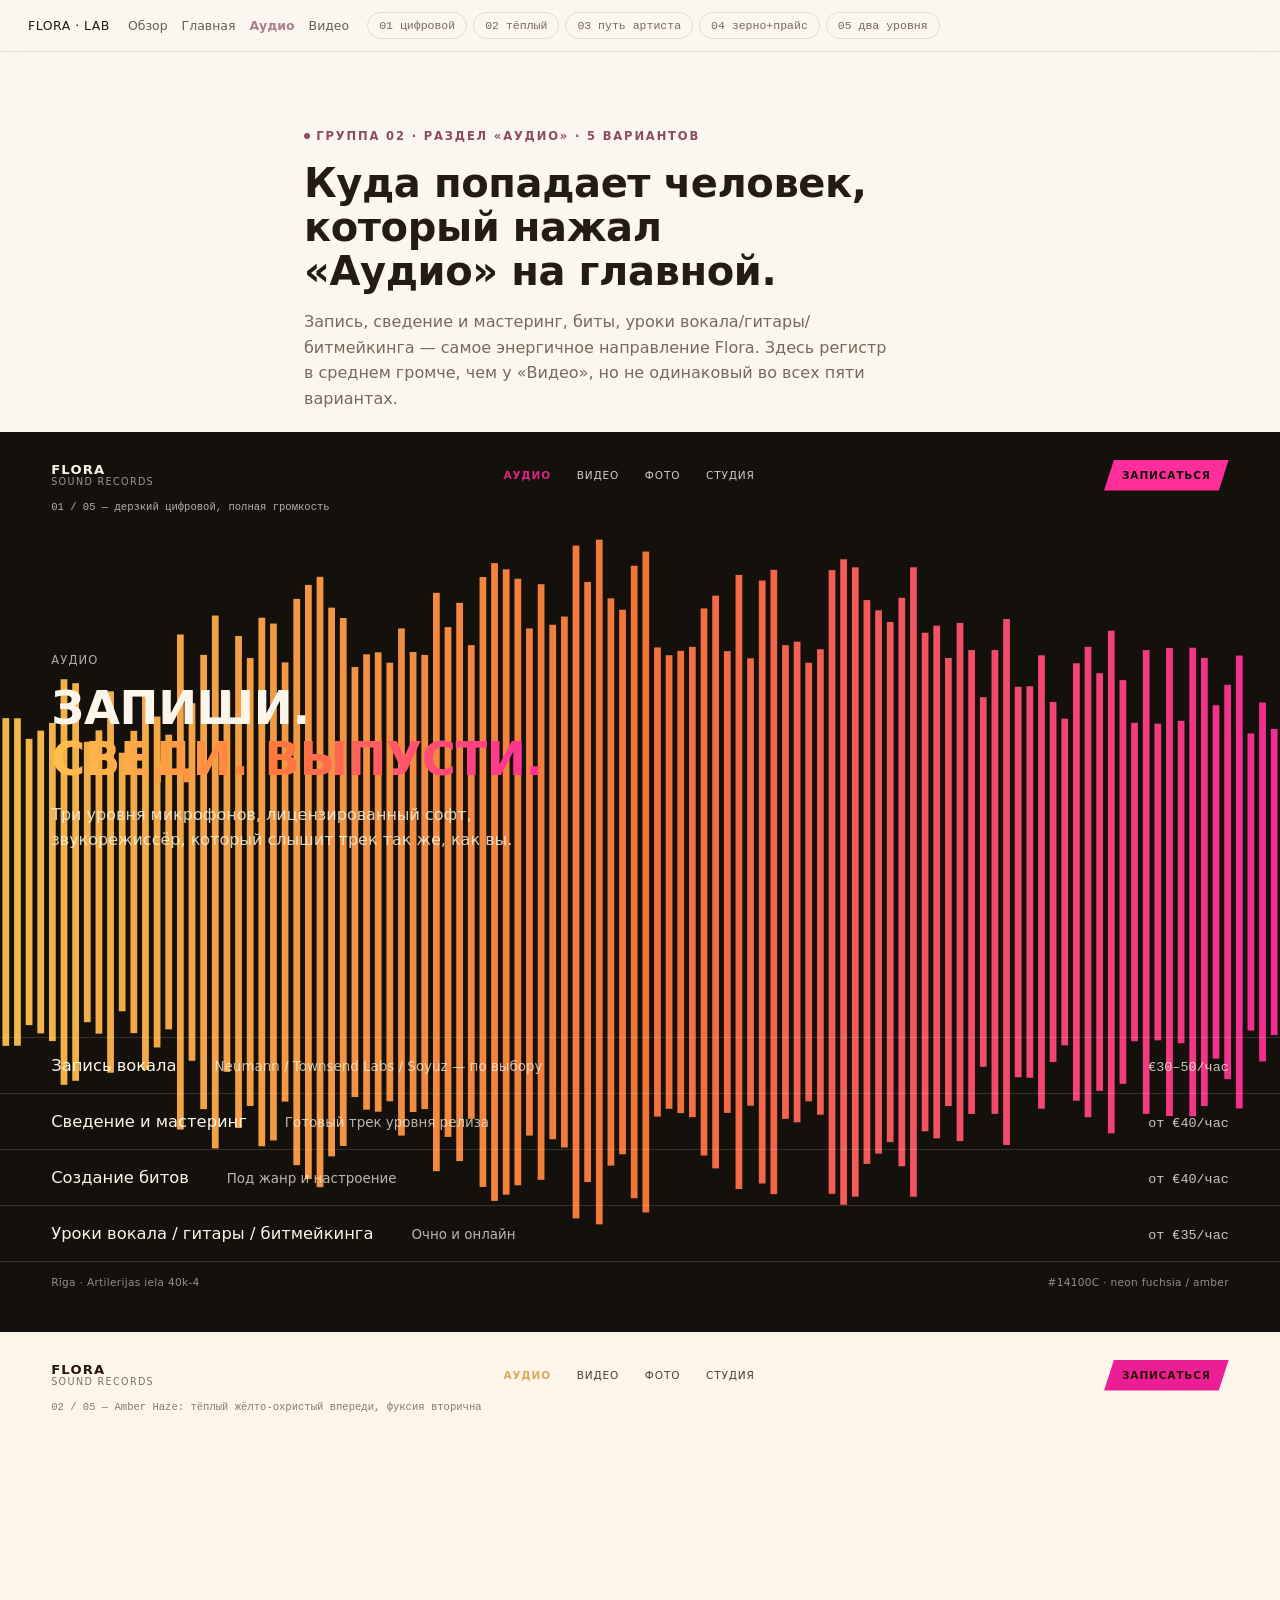
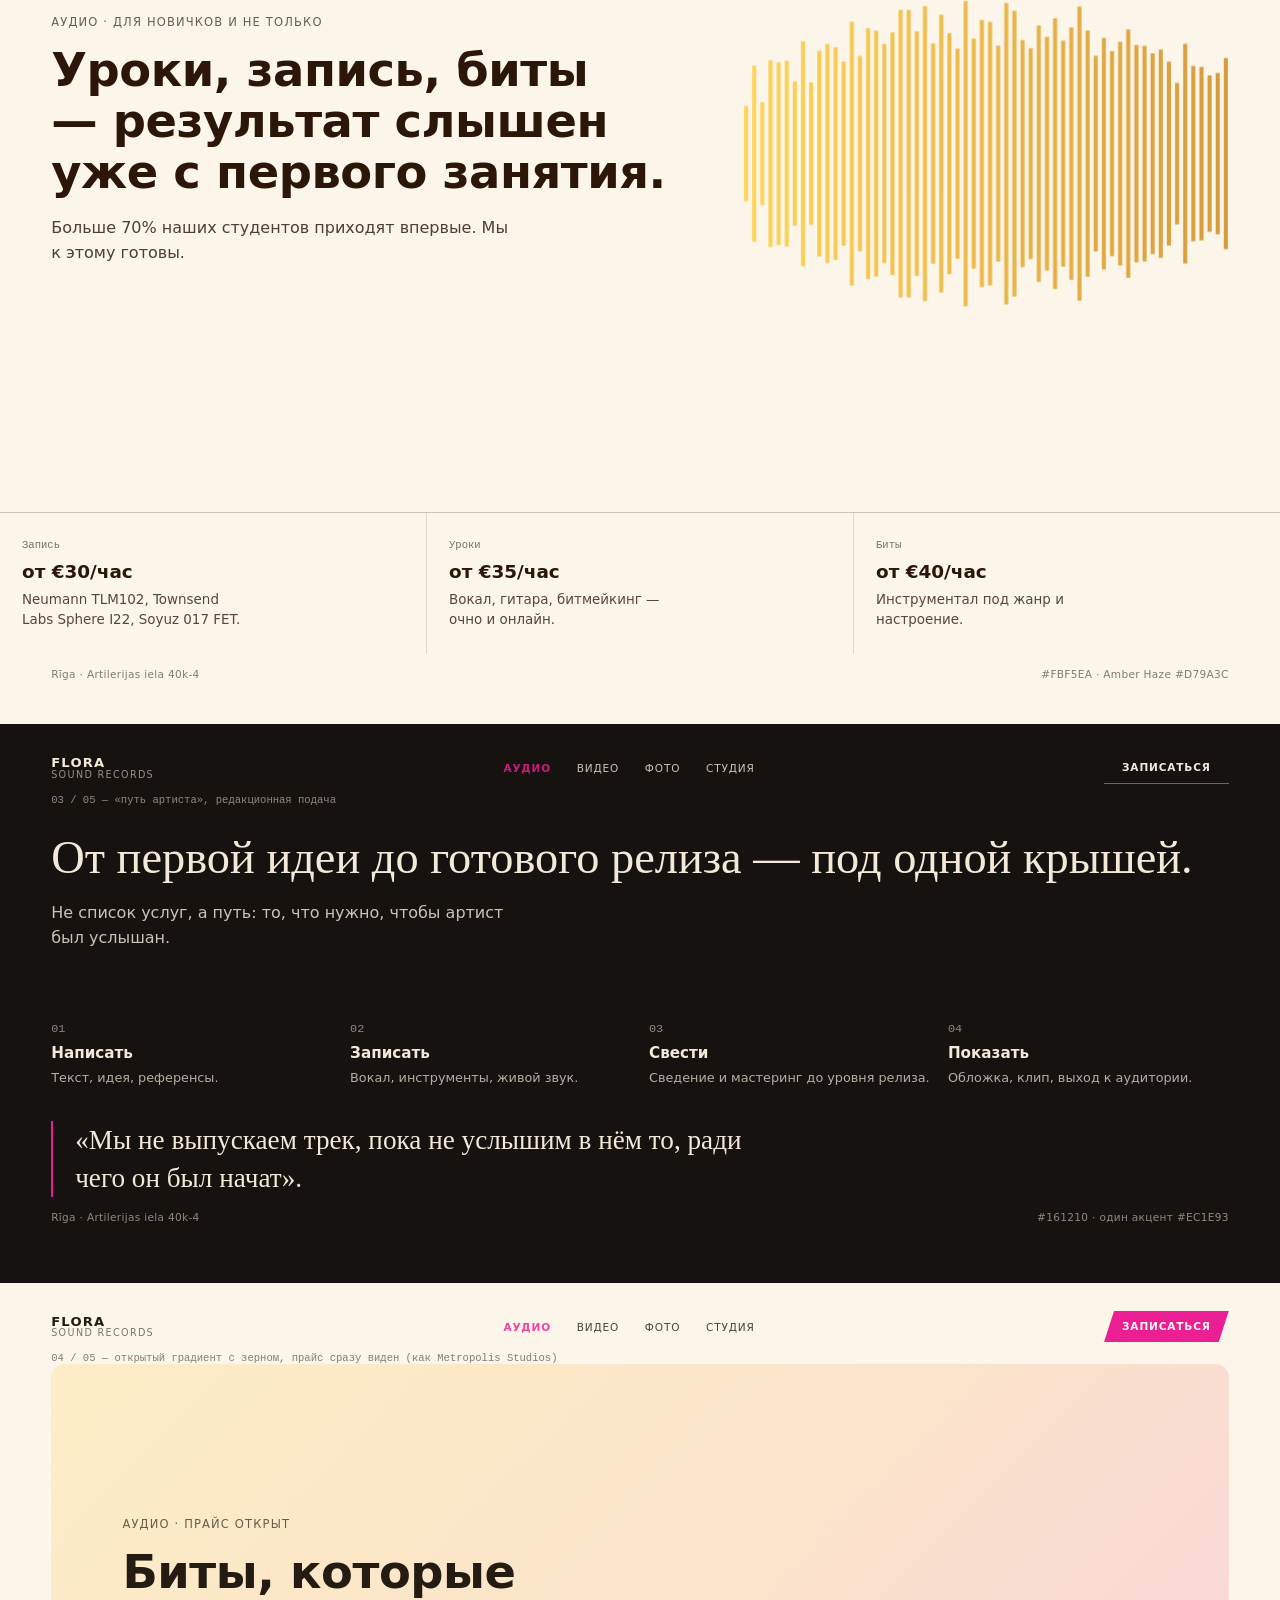
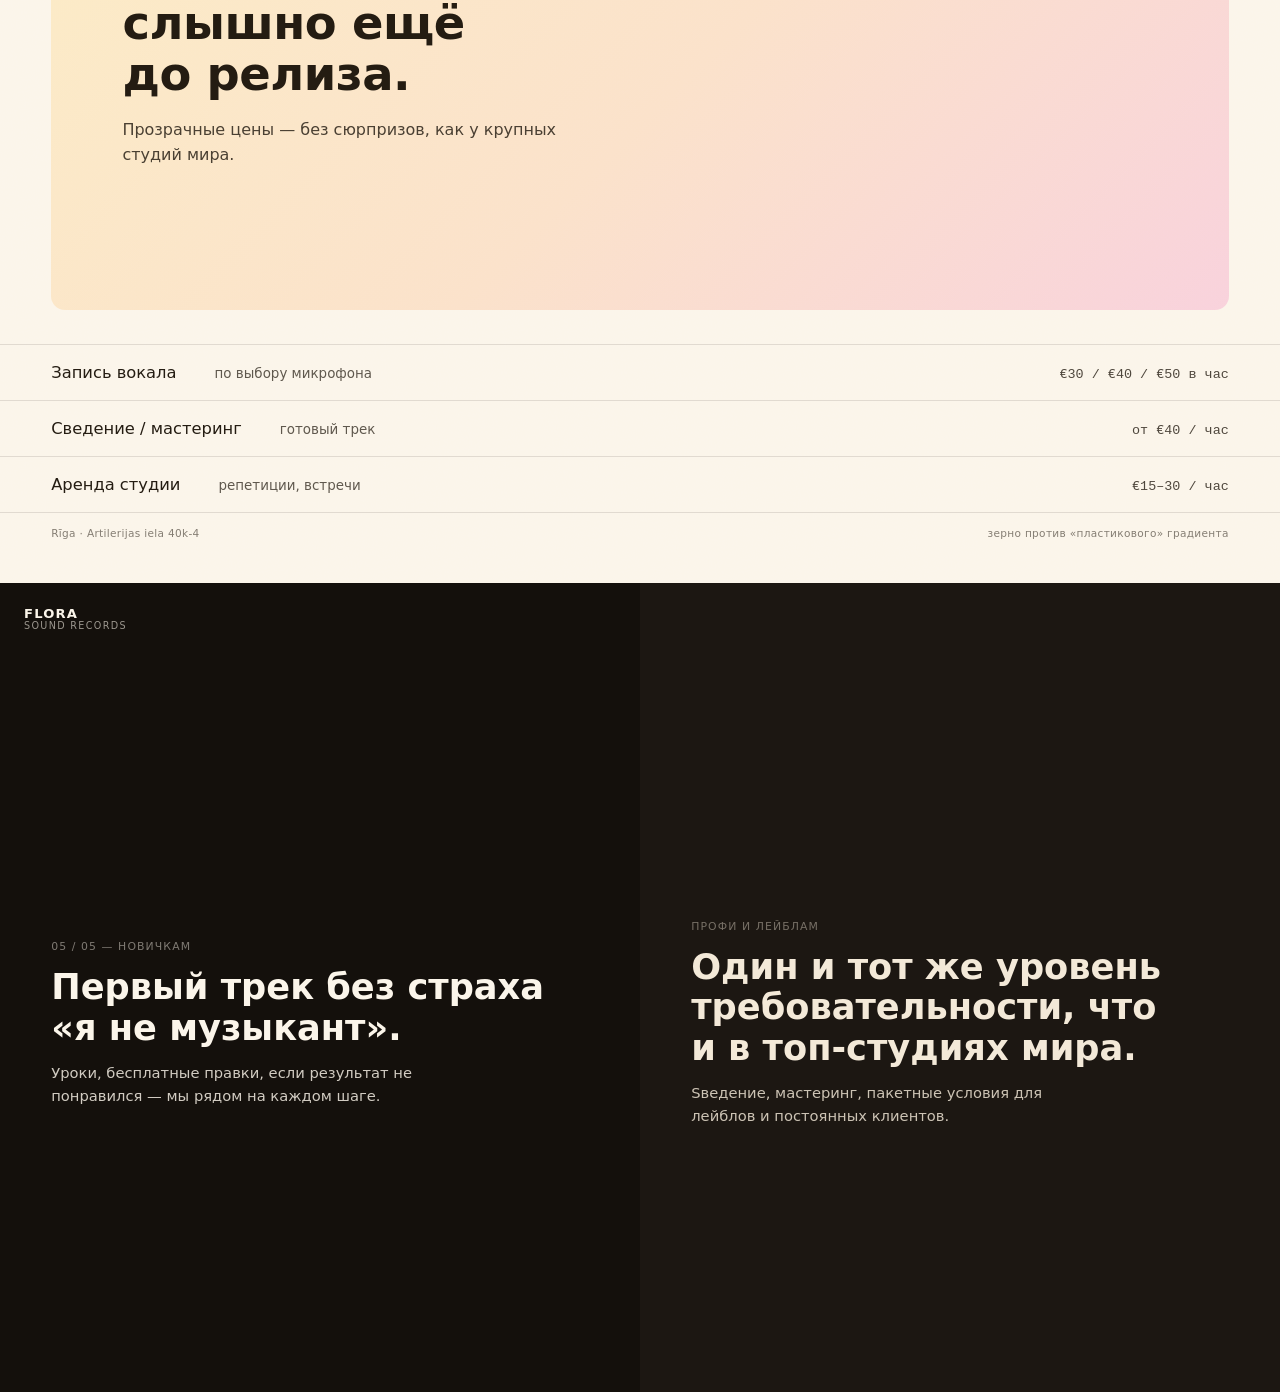
==== audio.html @ 4e5c7262 "Лаборатория айдентики Flora: 16 макетов (главная/аудио/видео)" ====
<!doctype html>
<html lang="ru">
<head>
<meta charset="utf-8">
<meta name="viewport" content="width=device-width, initial-scale=1">
<title>Flora — раздел «Аудио»: 5 вариантов</title>
<link rel="icon" href="data:image/svg+xml,%3Csvg xmlns='http://www.w3.org/2000/svg' viewBox='0 0 64 64'%3E%3Cdefs%3E%3ClinearGradient id='g' x1='0' y1='0' x2='1' y2='1'%3E%3Cstop offset='0%25' stop-color='%23FFD65A'/%3E%3Cstop offset='55%25' stop-color='%23FB8C3C'/%3E%3Cstop offset='100%25' stop-color='%23EC1E93'/%3E%3C/linearGradient%3E%3C/defs%3E%3Cpath d='M32 4C40 16 54 20 54 32C54 46 44 58 32 60C20 58 10 46 10 32C10 20 24 16 32 4Z' fill='url(%23g)'/%3E%3C/svg%3E">
<link rel="stylesheet" href="styles.css">
</head>
<body>

<div class="labbar">
  <a class="brand" href="index.html">FLORA · LAB</a>
  <nav class="crumbs"><a href="index.html">Обзор</a><a href="home.html">Главная</a><a href="audio.html" aria-current="page">Аудио</a><a href="video.html">Видео</a></nav>
  <div class="jumps">
    <a href="#a1">01 цифровой</a><a href="#a2">02 тёплый</a><a href="#a3">03 путь артиста</a><a href="#a4">04 зерно+прайс</a><a href="#a5">05 два уровня</a>
  </div>
</div>

<div class="labintro">
  <p class="eyebrow">Группа 02 · раздел «Аудио» · 5 вариантов</p>
  <h1>Куда попадает человек, который нажал «Аудио» на главной.</h1>
  <p>Запись, сведение и мастеринг, биты, уроки вокала/гитары/битмейкинга — самое энергичное направление Flora. Здесь регистр в среднем громче, чем у «Видео», но не одинаковый во всех пяти вариантах.</p>
</div>

<!-- ============ A1 — Дерзкий цифровой ============ -->
<section class="screen tall reg-bold" id="a1">
  <canvas class="screen-canvas" data-device="waveform" data-stops="neon" data-bars="110" data-fillratio="0.58" data-amplitude="0.82" data-opacity="0.95" data-seed="21" data-animated></canvas>
  <div class="s-nav">
    <div class="lockup"><b>FLORA</b><span>SOUND RECORDS</span></div>
    <div class="links"><span><b>Аудио</b></span><span>Видео</span><span>Фото</span><span>Студия</span></div>
    <div class="cta">Записаться</div>
  </div>
  <div class="s-tag" style="opacity:.7">01 / 05 — дерзкий цифровой, полная громкость</div>
  <div class="s-hero">
    <div class="s-copy">
      <span class="kicker">Аудио</span>
      <h2 class="caps">Запиши.<br><span class="grd">Сведи. Выпусти.</span></h2>
      <p class="sub">Три уровня микрофонов, лицензированный софт, звукорежиссёр, который слышит трек так же, как вы.</p>
    </div>
    <div class="s-visual"></div>
  </div>
  <div class="services">
    <div class="service-row"><span class="name">Запись вокала</span><span class="desc">Neumann / Townsend Labs / Soyuz — по выбору</span><span class="price">€30–50/час</span></div>
    <div class="service-row"><span class="name">Сведение и мастеринг</span><span class="desc">Готовый трек уровня релиза</span><span class="price">от €40/час</span></div>
    <div class="service-row"><span class="name">Создание битов</span><span class="desc">Под жанр и настроение</span><span class="price">от €40/час</span></div>
    <div class="service-row"><span class="name">Уроки вокала / гитары / битмейкинга</span><span class="desc">Очно и онлайн</span><span class="price">от €35/час</span></div>
  </div>
  <div class="s-foot"><span>Rīga · Artilerijas iela 40k-4</span><span>#14100C · neon fuchsia / amber</span></div>
</section>

<!-- ============ A2 — Тёплый, сбалансированный ============ -->
<section class="screen tall reg-amber" id="a2">
  <div class="s-nav">
    <div class="lockup"><b>FLORA</b><span>SOUND RECORDS</span></div>
    <div class="links"><span><b>Аудио</b></span><span>Видео</span><span>Фото</span><span>Студия</span></div>
    <div class="cta" style="background:var(--accent2); color:#2B1608;">Записаться</div>
  </div>
  <div class="s-tag">02 / 05 — Amber Haze: тёплый жёлто-охристый впереди, фуксия вторична</div>
  <div class="s-hero">
    <div class="s-copy">
      <span class="kicker">Аудио · для новичков и не только</span>
      <h2>Уроки, запись, биты — результат слышен уже с первого занятия.</h2>
      <p class="sub">Больше 70% наших студентов приходят впервые. Мы к этому готовы.</p>
    </div>
    <div class="s-visual"><canvas data-device="waveform" data-stops="amber" data-bars="60" data-fillratio="0.5" data-amplitude="0.6" data-seed="9"></canvas></div>
  </div>
  <div class="grid3">
    <div><div class="tile-inner"><span class="k">Запись</span><h3>от €30/час</h3><p>Neumann TLM102, Townsend Labs Sphere I22, Soyuz 017 FET.</p></div></div>
    <div><div class="tile-inner"><span class="k">Уроки</span><h3>от €35/час</h3><p>Вокал, гитара, битмейкинг — очно и онлайн.</p></div></div>
    <div><div class="tile-inner"><span class="k">Биты</span><h3>от €40/час</h3><p>Инструментал под жанр и настроение.</p></div></div>
  </div>
  <div class="s-foot"><span>Rīga · Artilerijas iela 40k-4</span><span>#FBF5EA · Amber Haze #D79A3C</span></div>
</section>

<!-- ============ A3 — Путь артиста (редакционный) ============ -->
<section class="screen reg-quiet" id="a3" style="padding-bottom:60px;">
  <div class="s-nav">
    <div class="lockup"><b>FLORA</b><span>SOUND RECORDS</span></div>
    <div class="links"><span><b>Аудио</b></span><span>Видео</span><span>Фото</span><span>Студия</span></div>
    <div class="cta" style="background:transparent;border-bottom:1.5px solid var(--accent);clip-path:none;color:var(--ink);">Записаться</div>
  </div>
  <div class="s-tag">03 / 05 — «путь артиста», редакционная подача</div>
  <div class="s-hero stack" style="padding-bottom:6px;">
    <div class="s-copy">
      <h2 class="serif">От первой идеи до готового релиза — под одной крышей.</h2>
      <p class="sub">Не список услуг, а путь: то, что нужно, чтобы артист был услышан.</p>
    </div>
  </div>
  <div class="steps">
    <div class="step"><span class="n">01</span><h4>Написать</h4><p>Текст, идея, референсы.</p></div>
    <div class="step"><span class="n">02</span><h4>Записать</h4><p>Вокал, инструменты, живой звук.</p></div>
    <div class="step"><span class="n">03</span><h4>Свести</h4><p>Сведение и мастеринг до уровня релиза.</p></div>
    <div class="step"><span class="n">04</span><h4>Показать</h4><p>Обложка, клип, выход к аудитории.</p></div>
  </div>
  <blockquote class="pull">«Мы не выпускаем трек, пока не услышим в нём то, ради чего он был начат».</blockquote>
  <div class="s-foot"><span>Rīga · Artilerijas iela 40k-4</span><span>#161210 · один акцент #EC1E93</span></div>
</section>

<!-- ============ A4 — Зерно + прайс-таблица ============ -->
<section class="screen tall reg-balance grainy" id="a4">
  <div class="s-nav">
    <div class="lockup"><b>FLORA</b><span>SOUND RECORDS</span></div>
    <div class="links"><span><b>Аудио</b></span><span>Видео</span><span>Фото</span><span>Студия</span></div>
    <div class="cta">Записаться</div>
  </div>
  <div class="s-tag">04 / 05 — открытый градиент с зерном, прайс сразу виден (как Metropolis Studios)</div>
  <div class="s-hero" style="background:linear-gradient(135deg,rgba(255,214,90,.25),rgba(251,140,60,.18) 55%,rgba(236,30,147,.16)); border-radius:14px; margin:0 clamp(20px,4vw,52px);">
    <div class="s-copy" style="padding:26px 0 6px 20px;">
      <span class="kicker">Аудио · прайс открыт</span>
      <h2>Биты, которые слышно ещё до релиза.</h2>
      <p class="sub">Прозрачные цены — без сюрпризов, как у крупных студий мира.</p>
    </div>
    <div class="s-visual"></div>
  </div>
  <div class="services">
    <div class="service-row"><span class="name">Запись вокала</span><span class="desc">по выбору микрофона</span><span class="price">€30 / €40 / €50 в час</span></div>
    <div class="service-row"><span class="name">Сведение / мастеринг</span><span class="desc">готовый трек</span><span class="price">от €40 / час</span></div>
    <div class="service-row"><span class="name">Аренда студии</span><span class="desc">репетиции, встречи</span><span class="price">€15–30 / час</span></div>
  </div>
  <div class="s-foot"><span>Rīga · Artilerijas iela 40k-4</span><span>зерно против «пластикового» градиента</span></div>
</section>

<!-- ============ A5 — Два уровня внутри Аудио ============ -->
<section id="a5">
  <div class="split2">
    <div class="reg-bold" style="background:var(--bg); color:var(--ink);">
      <div class="s-nav" style="position:absolute; top:0; left:0; right:0; padding:24px;">
        <div class="lockup"><b>FLORA</b><span>SOUND RECORDS</span></div><div></div>
      </div>
      <span class="tag2" style="color:var(--muted)">05 / 05 — новичкам</span>
      <h3>Первый трек без страха «я не музыкант».</h3>
      <p class="sub2">Уроки, бесплатные правки, если результат не понравился — мы рядом на каждом шаге.</p>
    </div>
    <div class="reg-graphite" style="background:var(--bg); color:var(--ink);">
      <span class="tag2" style="color:var(--muted)">Профи и лейблам</span>
      <h3 class="serif">Один и тот же уровень требовательности, что и в топ-студиях мира.</h3>
      <p class="sub2">Sведение, мастеринг, пакетные условия для лейблов и постоянных клиентов.</p>
    </div>
  </div>
</section>

<script src="script.js"></script>
</body>
</html>
---- styles.css ----
/* ==========================================================================
   Flora Creative Studio — design-lab shared system
   Токены регистров (цвет), типографика, компоненты, layout-режимы.
   Общий файл для index / home / audio / video — держит визуальный язык
   единым: волна (звук) и диафрагма (оптика) как фирменные устройства.
   ========================================================================== */

:root {
  --page-bg: #FBF7F0;
  --page-ink: #241C12;
  --page-muted: #79695A;
  --page-line: #E4D9C6;
  --wrap-accent: #8C4A63;
  --font-body: "Segoe UI", ui-sans-serif, system-ui, -apple-system, Arial, sans-serif;
  --font-display: "Bahnschrift", "Segoe UI Semibold", system-ui, sans-serif;
  --font-serif: "Cambria", "Constantia", Georgia, "Noto Serif", serif;
  --font-mono: "Cascadia Code", "Consolas", ui-monospace, monospace;
}
@media (prefers-color-scheme: dark) {
  :root { --page-bg: #14110D; --page-ink: #EFE6D6; --page-muted: #A79A89; --page-line: #2C2419; --wrap-accent: #E2A9BE; }
}
:root[data-theme="dark"] { --page-bg: #14110D; --page-ink: #EFE6D6; --page-muted: #A79A89; --page-line: #2C2419; --wrap-accent: #E2A9BE; }
:root[data-theme="light"] { --page-bg: #FBF7F0; --page-ink: #241C12; --page-muted: #79695A; --page-line: #E4D9C6; --wrap-accent: #8C4A63; }

* { box-sizing: border-box; }
html, body { margin: 0; background: var(--page-bg); color: var(--page-ink); overflow-x: hidden; }
body { font-family: var(--font-body); -webkit-font-smoothing: antialiased; }
a { color: inherit; }
img, canvas { max-width: 100%; }

/* ---------- lab chrome: top bar + variant switcher (real navigation) ---------- */
.labbar {
  position: sticky; top: 0; z-index: 50;
  display: flex; align-items: center; gap: 18px;
  padding: 12px clamp(16px,3vw,28px);
  background: color-mix(in srgb, var(--page-bg) 88%, transparent);
  backdrop-filter: blur(10px);
  border-bottom: 1px solid var(--page-line);
  font-size: .78rem;
}
.labbar a.brand { font-family: var(--font-display); font-variation-settings: "wght" 700, "wdth" 100; letter-spacing: .04em; text-decoration: none; flex: none; }
.labbar nav.crumbs { display: flex; gap: 14px; opacity: .7; flex: none; }
.labbar nav.crumbs a { text-decoration: none; }
.labbar nav.crumbs a[aria-current="page"] { opacity: 1; font-weight: 600; color: var(--wrap-accent); }
.labbar .jumps { display: flex; gap: 6px; overflow-x: auto; scrollbar-width: thin; }
.labbar .jumps a {
  flex: none; text-decoration: none; padding: 6px 11px; border-radius: 999px;
  border: 1px solid var(--page-line); font-family: var(--font-mono); font-size: .72rem;
  color: var(--page-muted); white-space: nowrap;
}
.labbar .jumps a:hover, .labbar .jumps a:focus-visible { color: var(--page-ink); border-color: var(--wrap-accent); }
.labbar .jumps a:focus-visible { outline: 2px solid var(--wrap-accent); outline-offset: 2px; }

.labintro { max-width: 720px; margin: 0 auto; padding: clamp(40px,7vw,72px) 24px 8px; }
.labintro .eyebrow { display: inline-flex; align-items: center; gap: .55em; font-size: .72rem; letter-spacing: .16em; text-transform: uppercase; color: var(--wrap-accent); margin: 0 0 16px; font-weight: 600; }
.labintro .eyebrow::before { content: ""; width: 6px; height: 6px; border-radius: 50%; background: var(--wrap-accent); }
.labintro h1 { font-family: var(--font-display); font-variation-settings: "wght" 700, "wdth" 100; font-size: clamp(1.7rem,4vw,2.5rem); line-height: 1.1; letter-spacing: -.01em; margin: 0 0 16px; text-wrap: balance; }
.labintro p { font-size: 1rem; line-height: 1.6; color: var(--page-muted); max-width: 58ch; margin: 0 0 12px; }
.labintro p strong { color: var(--page-ink); font-weight: 600; }

/* ---------- variant registers (fixed palettes — content, not viewer-theme) ---------- */
.reg-quiet   { --bg:#161210; --ink:#F2E9D8; --muted:rgba(242,233,216,.62); --line:rgba(242,233,216,.14); --accent:#EC1E93; --accent2:#FB8C3C; }
.reg-balance { --bg:#FBF5EA; --ink:#241C12; --muted:rgba(36,28,18,.62);   --line:rgba(36,28,18,.12);   --accent:#EC1E93; --accent2:#FB8C3C; --grad: linear-gradient(100deg,#FFD65A,#FB8C3C 55%,#EC1E93); }
.reg-bold    { --bg:#14100C; --ink:#FBF5EA; --muted:rgba(251,245,234,.66); --line:rgba(251,245,234,.14); --accent:#FF2E9A; --accent2:#FFC24D; --grad: linear-gradient(95deg,#FFC24D,#FF7A3C 45%,#FF2E9A); }
.reg-muted   { --bg:#F3E9D8; --ink:#2B2118; --muted:rgba(43,33,24,.62);   --line:rgba(43,33,24,.12);   --accent:#6B2E45; --accent2:#B97A3E; }
.reg-amber   { --bg:#FBF5EA; --ink:#2B1608; --muted:rgba(43,22,8,.6);     --line:rgba(43,22,8,.12);    --accent:#D79A3C; --accent2:#EC1E93; }
.reg-plum    { --bg:#1E1420; --ink:#F1E6EC; --muted:rgba(241,230,236,.62);--line:rgba(241,230,236,.14);--accent:#C46A8D; --accent2:#7A3350; }
.reg-graphite{ --bg:#1C1712; --ink:#F3E9D8; --muted:rgba(243,233,216,.6); --line:rgba(243,233,216,.13); --accent:#EC1E93; --accent2:#FFD65A; }

/* ---------- screen scaffolding (reused for home / audio / video sections) ---------- */
.screen {
  position: relative; background: var(--bg); color: var(--ink);
  padding-bottom: clamp(28px,4vw,44px);
  isolation: isolate; scroll-margin-top: 54px;
}
.screen.tall { min-height: 100vh; display: flex; flex-direction: column; }
.screen-canvas { position: absolute; inset: 0; z-index: 0; width: 100%; height: 100%; display: block; }

.s-nav {
  position: relative; z-index: 2;
  display: flex; align-items: center; justify-content: space-between;
  padding: clamp(18px,2.6vw,28px) clamp(20px,4vw,52px) 0;
  font-size: .74rem; letter-spacing: .05em;
}
.s-nav .lockup { display: flex; flex-direction: column; line-height: 1.05; }
.s-nav .lockup b { font-size: .82rem; letter-spacing: .09em; font-weight: 700; font-family: var(--font-display); }
.s-nav .lockup span { font-size: .6rem; letter-spacing: .14em; opacity: .58; }
.s-nav .links { display: flex; gap: clamp(12px,2vw,26px); opacity: .82; text-transform: uppercase; letter-spacing: .08em; font-size: .66rem; }
.s-nav .links b { opacity: 1; color: var(--accent); }
.s-nav .cta { padding: 9px 18px 10px; font-size: .66rem; letter-spacing: .08em; text-transform: uppercase; font-weight: 700; clip-path: polygon(10px 0,100% 0,calc(100% - 10px) 100%,0 100%); background: var(--accent); color: var(--bg); }

.s-tag { position: relative; z-index: 2; margin: 10px clamp(20px,4vw,52px) 0; font-family: var(--font-mono); font-size: .66rem; opacity: .55; }

.s-hero { position: relative; z-index: 2; flex: 1; display: grid; grid-template-columns: 1.15fr .85fr; align-items: center; gap: 32px; padding: 26px clamp(20px,4vw,52px) 10px; }
.s-hero.centered { grid-template-columns: 1fr; text-align: center; justify-items: center; }
.s-hero.stack { grid-template-columns: 1fr; }
@media (max-width: 820px) { .s-hero { grid-template-columns: 1fr; } .s-visual { order: -1; height: 200px; } }
.s-copy .kicker { display: block; font-size: .72rem; letter-spacing: .1em; text-transform: uppercase; opacity: .68; margin-bottom: 16px; }
.s-copy h2 { margin: 0 0 18px; text-wrap: balance; letter-spacing: -.01em; font-family: var(--font-display); font-variation-settings: "wght" 700, "wdth" 100; font-size: clamp(1.7rem,4vw,2.9rem); line-height: 1.1; }
.s-copy h2.serif { font-family: var(--font-serif); font-weight: 400; letter-spacing: 0; }
.s-copy h2.caps { text-transform: uppercase; font-variation-settings: "wght" 700, "wdth" 108; letter-spacing: -.005em; }
.s-copy h2 em { font-style: italic; color: var(--accent); }
.s-copy h2 .grd { background: var(--grad); -webkit-background-clip: text; background-clip: text; color: transparent; }
.s-copy .sub { font-size: 1rem; line-height: 1.55; opacity: .82; max-width: 46ch; margin: 0 0 26px; }
.s-copy.centered .sub { margin-inline: auto; }
.s-visual { position: relative; min-height: 190px; }
.s-visual canvas { width: 100%; height: 100%; display: block; }

.s-foot { position: relative; z-index: 2; display: flex; justify-content: space-between; align-items: baseline; padding: 14px clamp(20px,4vw,52px) 0; font-size: .66rem; letter-spacing: .03em; opacity: .55; }

/* ---------- direction / service grids ---------- */
.grid3 { position: relative; z-index: 2; display: grid; grid-template-columns: repeat(3,1fr); gap: 1px; background: var(--line); border-top: 1px solid var(--line); margin-top: 34px; }
.grid3 > a, .grid3 > div { background: var(--bg); padding: 26px 22px 24px; text-decoration: none; color: inherit; display: block; position: relative; overflow: hidden; }
.grid3 canvas.tile-device { position: absolute; inset: 0; opacity: .5; z-index: 0; }
.grid3 .tile-inner { position: relative; z-index: 1; }
.grid3 .tile-inner .k { font-family: var(--font-mono); font-size: .66rem; opacity: .6; display: block; margin-bottom: 10px; }
.grid3 .tile-inner h3 { margin: 0 0 8px; font-family: var(--font-display); font-variation-settings: "wght" 700, "wdth" 100; font-size: 1.15rem; }
.grid3 .tile-inner p { margin: 0; font-size: .84rem; line-height: 1.5; opacity: .78; max-width: 26ch; }
@media (max-width: 820px) { .grid3 { grid-template-columns: 1fr; } }
.grid3.bento > a:first-child, .grid3.bento > div:first-child { grid-column: span 2; }
@media (max-width: 820px) { .grid3.bento > a:first-child, .grid3.bento > div:first-child { grid-column: span 1; } }

.services { position: relative; z-index: 2; margin-top: 34px; border-top: 1px solid var(--line); }
.service-row { display: flex; align-items: baseline; justify-content: space-between; gap: 18px; padding: 18px clamp(20px,4vw,52px); border-bottom: 1px solid var(--line); }
.service-row .name { font-family: var(--font-display); font-variation-settings: "wght" 700, "wdth" 100; font-size: 1.02rem; }
.service-row .desc { flex: 1; font-size: .84rem; opacity: .72; padding: 0 20px; }
.service-row .price { font-family: var(--font-mono); font-size: .84rem; font-variant-numeric: tabular-nums; opacity: .8; white-space: nowrap; }

.trust { position: relative; z-index: 2; display: flex; gap: clamp(20px,4vw,44px); flex-wrap: wrap; padding: 26px clamp(20px,4vw,52px) 0; opacity: .6; font-family: var(--font-mono); font-size: .72rem; text-transform: uppercase; letter-spacing: .06em; }

.steps { position: relative; z-index: 2; display: grid; grid-template-columns: repeat(4,1fr); gap: 18px; margin-top: 34px; padding: 0 clamp(20px,4vw,52px); }
@media (max-width: 820px) { .steps { grid-template-columns: 1fr 1fr; } }
.steps .step .n { font-family: var(--font-mono); font-size: .74rem; opacity: .55; }
.steps .step h4 { margin: 8px 0 6px; font-family: var(--font-display); font-variation-settings: "wght" 700, "wdth" 100; font-size: .95rem; }
.steps .step p { margin: 0; font-size: .8rem; opacity: .72; line-height: 1.5; }

blockquote.pull { position: relative; z-index: 2; margin: 34px clamp(20px,4vw,52px) 0; font-family: var(--font-serif); font-size: clamp(1.2rem,2.6vw,1.7rem); line-height: 1.4; font-weight: 400; border-left: 2px solid var(--accent); padding-left: 22px; max-width: 52ch; }

.editorial { position: relative; z-index: 2; display: grid; grid-template-columns: .8fr 1.2fr; gap: 40px; padding: 30px clamp(20px,4vw,52px) 0; }
@media (max-width: 820px) { .editorial { grid-template-columns: 1fr; } }
.editorial .col p { font-size: .92rem; line-height: 1.65; opacity: .82; }

.split2 { display: grid; grid-template-columns: 1fr 1fr; min-height: 100vh; }
@media (max-width: 820px) { .split2 { grid-template-columns: 1fr; } }
.split2 > div { padding: clamp(20px,4vw,52px); display: flex; flex-direction: column; justify-content: center; position: relative; }
.split2 .tag2 { font-size: .68rem; letter-spacing: .1em; text-transform: uppercase; opacity: .7; margin-bottom: 14px; }
.split2 h3 { font-family: var(--font-display); font-variation-settings: "wght" 700, "wdth" 100; font-size: clamp(1.5rem,3vw,2.2rem); line-height: 1.15; margin: 0 0 14px; text-wrap: balance; }
.split2 p.sub2 { font-size: .92rem; line-height: 1.55; opacity: .82; max-width: 40ch; margin: 0 0 18px; }

.grainy { position: relative; }
.grainy::after {
  content: ""; position: absolute; inset: 0;
  background-image: url("data:image/svg+xml,%3Csvg xmlns='http://www.w3.org/2000/svg' width='120' height='120'%3E%3Cfilter id='n'%3E%3CfeTurbulence type='fractalNoise' baseFrequency='0.9' numOctaves='2' stitchTiles='stitch'/%3E%3C/filter%3E%3Crect width='100%25' height='100%25' filter='url(%23n)'/%3E%3C/svg%3E");
  opacity: .16; mix-blend-mode: overlay; pointer-events: none; z-index: 1;
}

/* ---------- variant meta strip (index between screens) ---------- */
.meta { position: relative; z-index: 2; display: flex; justify-content: space-between; align-items: center; padding: 16px clamp(20px,4vw,52px) 0; font-family: var(--font-mono); font-size: .68rem; opacity: .5; }

/* ---------- legend on index ---------- */
.groups { max-width: 960px; margin: 40px auto 0; padding: 0 24px 100px; display: grid; gap: 16px; }
.group-card { border: 1px solid var(--page-line); border-radius: 12px; padding: 26px 26px 22px; display: flex; align-items: center; justify-content: space-between; gap: 20px; text-decoration: none; color: inherit; transition: transform .15s ease, border-color .15s ease; }
.group-card:hover, .group-card:focus-visible { border-color: var(--wrap-accent); transform: translateY(-2px); }
.group-card:focus-visible { outline: 2px solid var(--wrap-accent); outline-offset: 3px; }
.group-card .gtxt .gn { font-family: var(--font-mono); font-size: .72rem; color: var(--wrap-accent); display: block; margin-bottom: 8px; }
.group-card .gtxt h2 { margin: 0 0 6px; font-family: var(--font-display); font-variation-settings: "wght" 700, "wdth" 100; font-size: 1.3rem; }
.group-card .gtxt p { margin: 0; color: var(--page-muted); font-size: .88rem; max-width: 48ch; }
.group-card .arrow { font-family: var(--font-mono); font-size: 1.3rem; flex: none; opacity: .5; }

@media (prefers-reduced-motion: no-preference) {
  .s-nav .cta, .grid3 > a, .group-card { transition: opacity .2s ease, transform .2s ease, border-color .2s ease; }
  .s-nav .cta:hover { opacity: .85; }
  .grid3 > a:hover { background: color-mix(in srgb, var(--bg) 88%, var(--ink) 12%); }
}
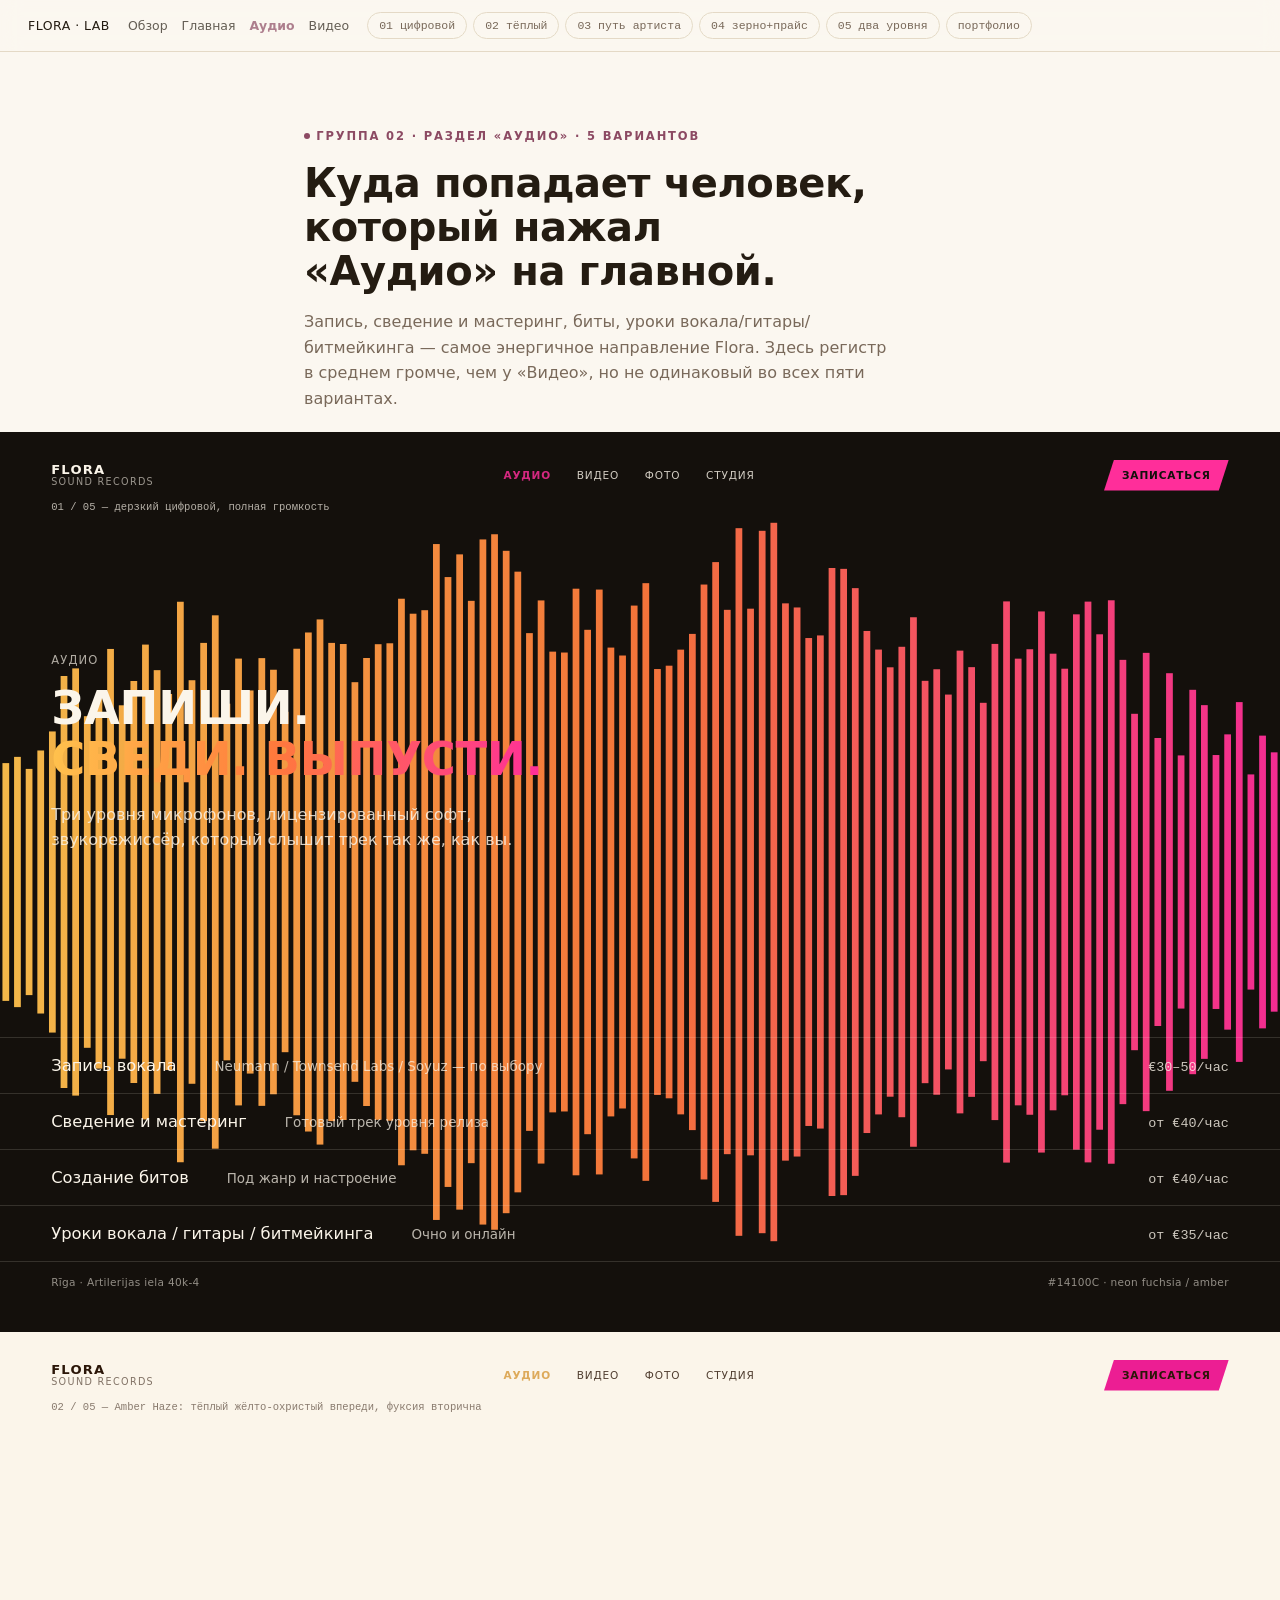
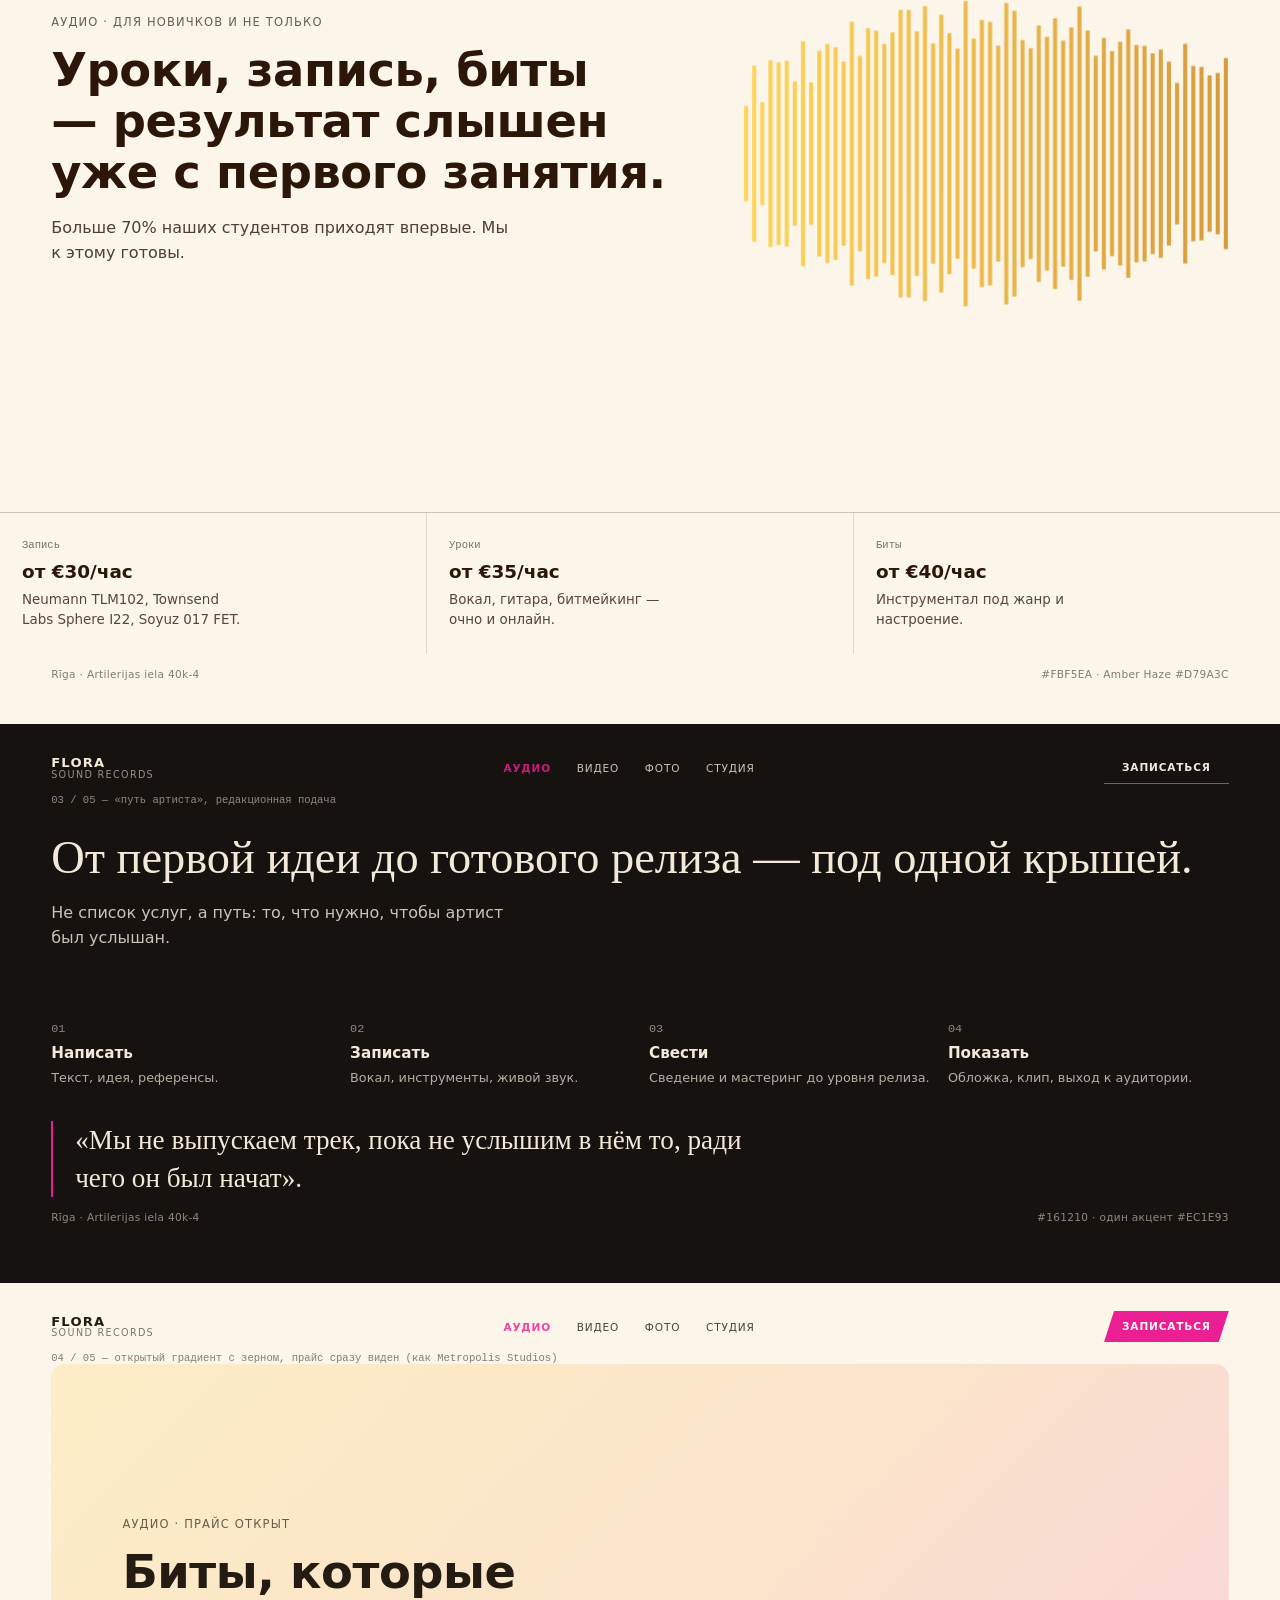
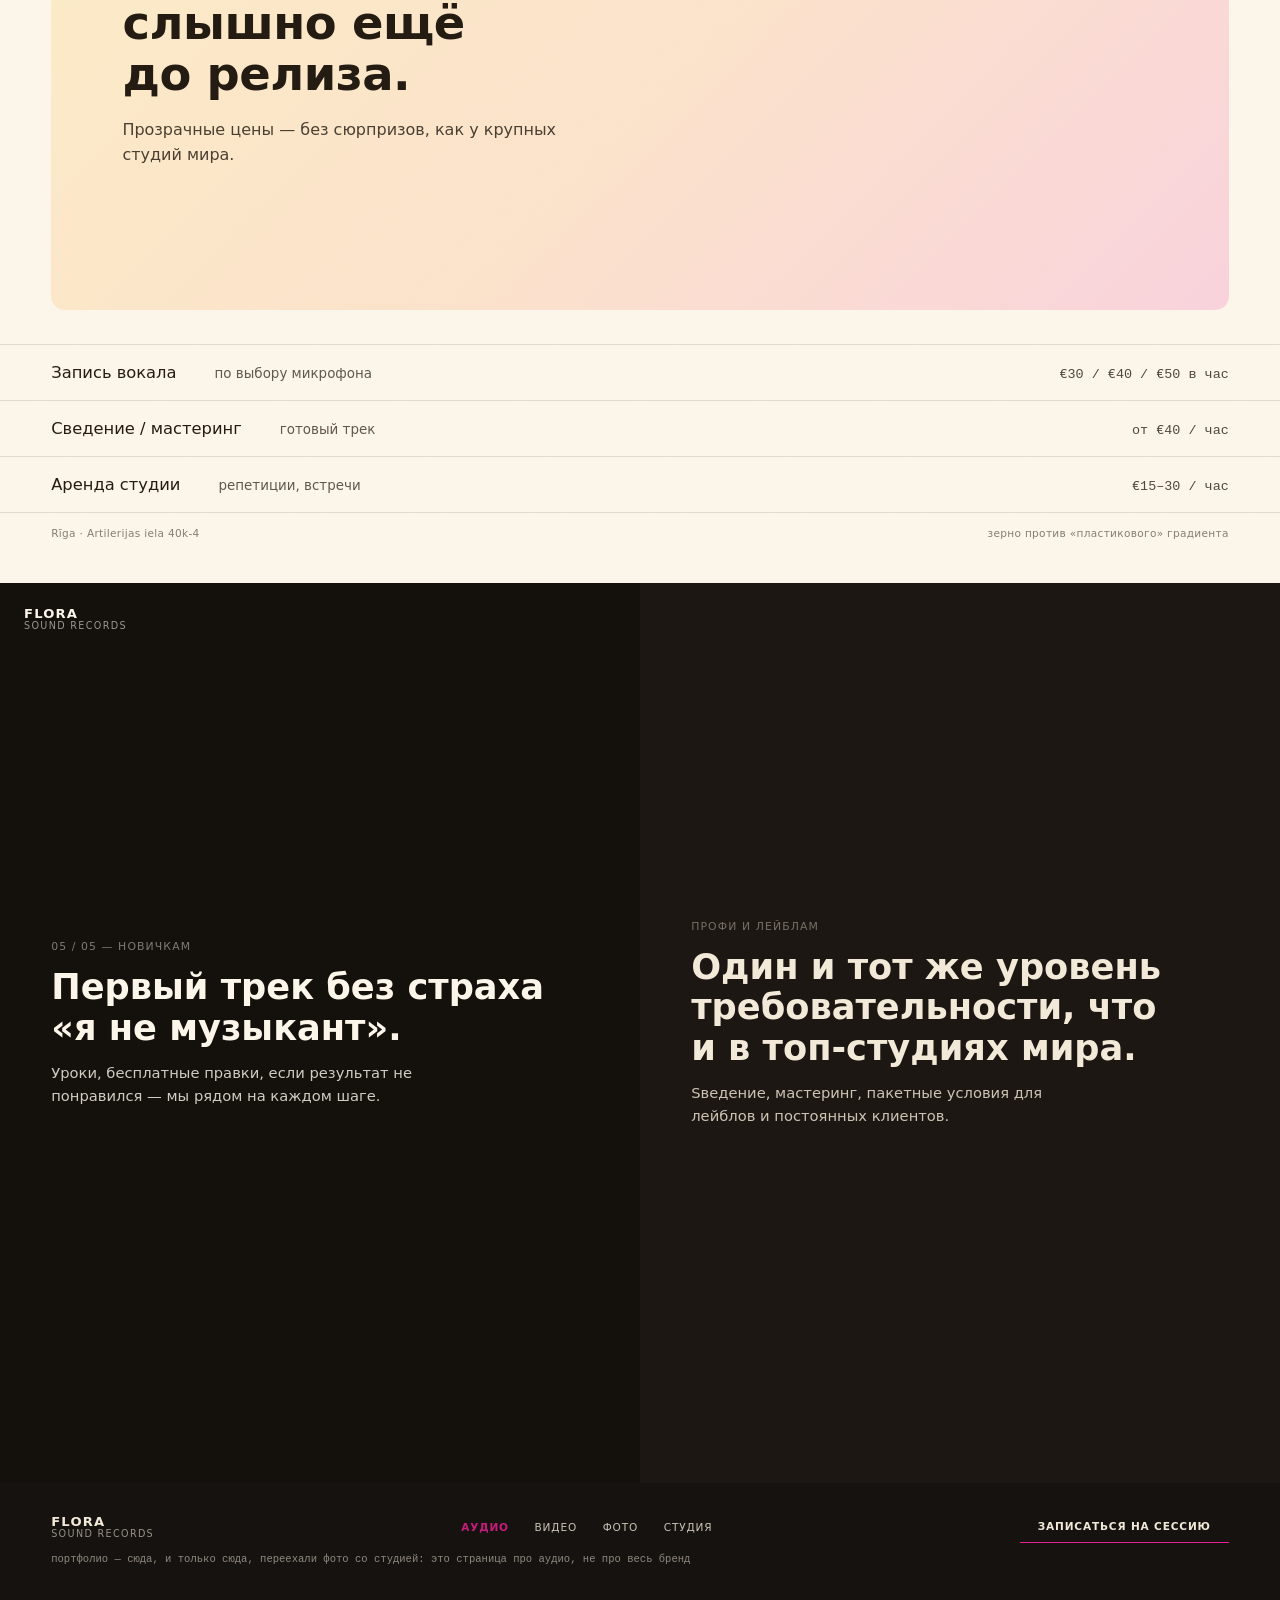
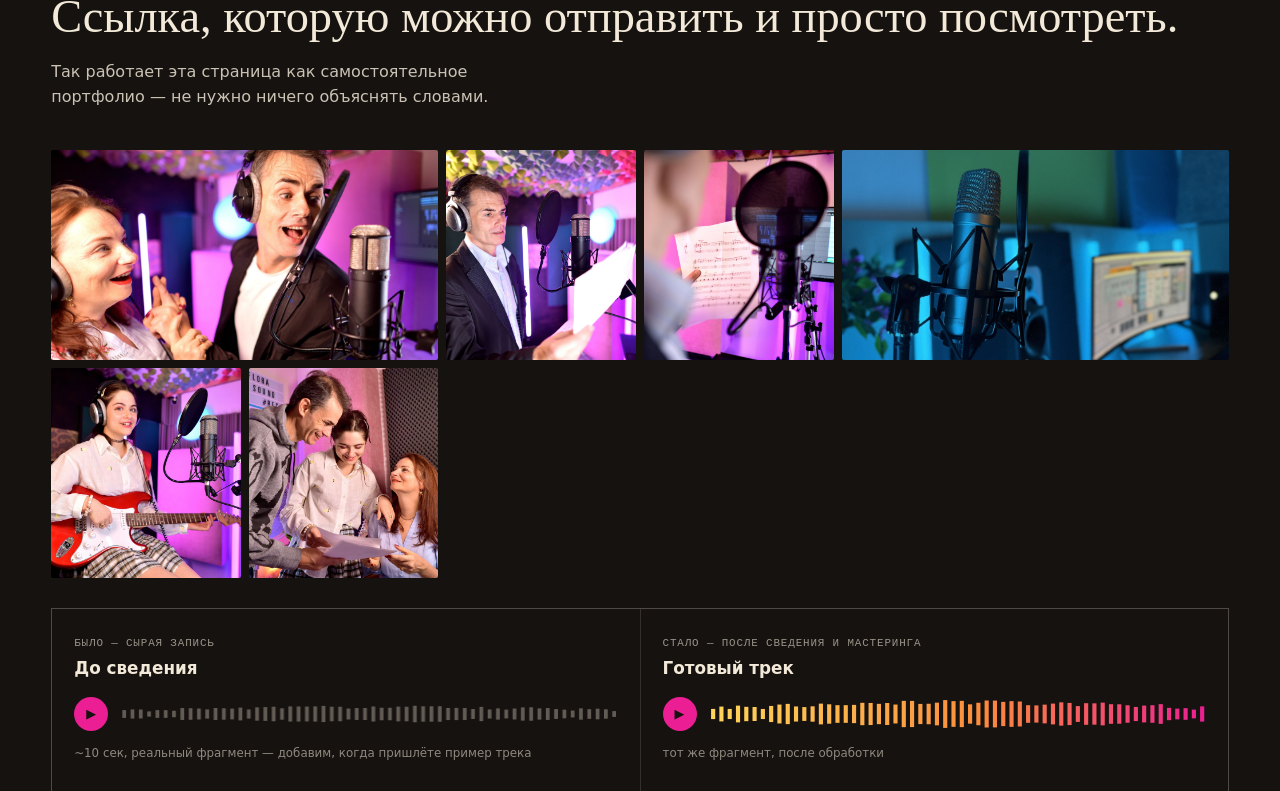
==== commit e76d5e21: "Логотипы: точечная правка размеров и скорости; фото со студией перенесены в Аудио-портфолио; главная" ====
--- a/audio.html
+++ b/audio.html
@@ -13,7 +13,7 @@
   <a class="brand" href="index.html">FLORA · LAB</a>
   <nav class="crumbs"><a href="index.html">Обзор</a><a href="home.html">Главная</a><a href="audio.html" aria-current="page">Аудио</a><a href="video.html">Видео</a></nav>
   <div class="jumps">
-    <a href="#a1">01 цифровой</a><a href="#a2">02 тёплый</a><a href="#a3">03 путь артиста</a><a href="#a4">04 зерно+прайс</a><a href="#a5">05 два уровня</a>
+    <a href="#a1">01 цифровой</a><a href="#a2">02 тёплый</a><a href="#a3">03 путь артиста</a><a href="#a4">04 зерно+прайс</a><a href="#a5">05 два уровня</a><a href="#aportfolio">портфолио</a>
   </div>
 </div>
 
@@ -140,6 +140,52 @@
   </div>
 </section>
 
+<!-- ============ Портфолио: реальные фото студии + было/стало ============ -->
+<section class="screen reg-quiet" id="aportfolio" style="padding-bottom:60px;">
+  <div class="s-nav">
+    <div class="lockup"><b>FLORA</b><span>SOUND RECORDS</span></div>
+    <div class="links"><span><b>Аудио</b></span><span>Видео</span><span>Фото</span><span>Студия</span></div>
+    <div class="cta" style="background:transparent;border-bottom:1.5px solid var(--accent);clip-path:none;color:var(--ink);">Записаться на сессию</div>
+  </div>
+  <div class="s-tag">портфолио — сюда, и только сюда, переехали фото со студией: это страница про аудио, не про весь бренд</div>
+  <div class="s-hero stack" style="padding-bottom:14px;">
+    <div class="s-copy">
+      <h2 class="serif">Ссылка, которую можно отправить и просто посмотреть.</h2>
+      <p class="sub">Так работает эта страница как самостоятельное портфолио — не нужно ничего объяснять словами.</p>
+    </div>
+  </div>
+  <div class="pf-gallery">
+    <a href="photos/session-duo.jpg"><img src="photos/session-duo.jpg" alt="Запись дуэта в студии"><span class="cap">Живая сессия</span></a>
+    <a href="photos/mic-closeup.jpg"><img src="photos/mic-closeup.jpg" alt="Микрофон крупным планом"><span class="cap">Оборудование</span></a>
+    <a href="photos/sheet-music.jpg"><img src="photos/sheet-music.jpg" alt="Работа с нотами перед микрофоном"><span class="cap">Работа над партией</span></a>
+    <a href="photos/desk-setup.jpg"><img src="photos/desk-setup.jpg" alt="Рабочее место звукорежиссёра"><span class="cap">Рабочее место</span></a>
+    <a href="photos/extra-1.jpg"><img src="photos/extra-1.jpg" alt="Студия Flora"><span class="cap">Студия</span></a>
+    <a href="photos/extra-2.jpg"><img src="photos/extra-2.jpg" alt="Студия Flora"><span class="cap">Студия</span></a>
+  </div>
+
+  <div class="ba-row">
+    <div class="ba-cell">
+      <span class="ba-k">Было — сырая запись</span>
+      <h4>До сведения</h4>
+      <div class="ba-player">
+        <span class="ba-play">▶</span>
+        <canvas class="ba-wave" data-device="waveform" data-stops="mono" data-mono="rgba(242,233,216,.35)" data-bars="60" data-fillratio="0.45" data-amplitude="0.45" data-seed="31"></canvas>
+      </div>
+      <p class="ba-note">~10 сек, реальный фрагмент — добавим, когда пришлёте пример трека</p>
+    </div>
+    <div class="ba-cell">
+      <span class="ba-k">Стало — после сведения и мастеринга</span>
+      <h4>Готовый трек</h4>
+      <div class="ba-player">
+        <span class="ba-play">▶</span>
+        <canvas class="ba-wave" data-device="waveform" data-stops="dna" data-bars="60" data-fillratio="0.5" data-amplitude="0.75" data-seed="32"></canvas>
+      </div>
+      <p class="ba-note">тот же фрагмент, после обработки</p>
+    </div>
+  </div>
+  <div class="s-foot"><span>Rīga · Artilerijas iela 40k-4</span><span>#161210 · настоящие фото, не иллюстрации</span></div>
+</section>
+
 <script src="script.js"></script>
 </body>
 </html>
--- a/styles.css
+++ b/styles.css
@@ -172,3 +172,127 @@
   .s-nav .cta:hover { opacity: .85; }
   .grid3 > a:hover { background: color-mix(in srgb, var(--bg) 88%, var(--ink) 12%); }
 }
+
+/* ==========================================================================
+   Radically minimal hero — one photo, one question, three words.
+   Ответ на правку: первый экран без стены текста, без обязательного скролла.
+   ========================================================================== */
+.mh {
+  position: relative;
+  min-height: 100vh;
+  display: flex;
+  flex-direction: column;
+  justify-content: space-between;
+  color: #F7F1E6;
+  overflow: hidden;
+  isolation: isolate;
+}
+.mh-photo {
+  position: absolute; inset: 0; z-index: -2;
+  background-size: cover; background-position: center;
+  transform: scale(1.0);
+}
+@media (prefers-reduced-motion: no-preference) {
+  .mh-photo { animation: mh-kenburns 22s ease-in-out infinite alternate; }
+}
+@keyframes mh-kenburns { from { transform: scale(1.0); } to { transform: scale(1.07); } }
+.mh-scrim {
+  position: absolute; inset: 0; z-index: -1;
+  background:
+    linear-gradient(to top, rgba(10,6,4,.82) 0%, rgba(10,6,4,.35) 42%, rgba(10,6,4,.18) 62%, rgba(10,6,4,.1) 100%);
+}
+.mh-top {
+  display: flex; align-items: flex-start; justify-content: space-between;
+  padding: clamp(20px,3vw,34px) clamp(20px,4vw,48px);
+}
+.mh-lockup { display: flex; flex-direction: column; line-height: 1.05; }
+.mh-lockup b { font-family: var(--font-display); font-variation-settings: "wght" 700, "wdth" 100; font-size: .92rem; letter-spacing: .1em; }
+.mh-lockup span { font-size: .58rem; letter-spacing: .18em; opacity: .68; margin-top: 3px; }
+.mh-lang { display: flex; gap: 10px; font-size: .68rem; letter-spacing: .08em; opacity: .75; }
+.mh-lang a { text-decoration: none; color: inherit; }
+.mh-lang a[aria-current="true"] { opacity: 1; border-bottom: 1px solid currentColor; }
+
+.mh-mid {
+  flex: 1; display: flex; flex-direction: column; align-items: center; justify-content: center;
+  text-align: center; padding: 20px clamp(20px,4vw,48px);
+}
+.mh-prompt { font-size: .78rem; letter-spacing: .1em; text-transform: uppercase; opacity: .68; margin: 0 0 22px; }
+.mh-choices { display: flex; gap: clamp(24px,6vw,72px); flex-wrap: wrap; justify-content: center; }
+.mh-choices a {
+  font-family: var(--font-display); font-variation-settings: "wght" 700, "wdth" 100;
+  font-size: clamp(2rem,7vw,4.4rem); line-height: 1; letter-spacing: -.01em;
+  text-decoration: none; color: inherit; position: relative; padding-bottom: 10px;
+}
+.mh-choices a::after {
+  content: ""; position: absolute; left: 0; right: 100%; bottom: 0; height: 3px;
+  background: linear-gradient(90deg,#FFD65A,#FB8C3C 55%,#EC1E93);
+}
+@media (prefers-reduced-motion: no-preference) {
+  .mh-choices a::after { transition: right .35s cubic-bezier(.2,.8,.2,1); }
+}
+.mh-choices a:hover::after, .mh-choices a:focus-visible::after { right: 0; }
+.mh-choices a:focus-visible { outline: 2px solid #EC1E93; outline-offset: 6px; }
+
+.mh-bottom {
+  display: flex; align-items: baseline; justify-content: space-between;
+  padding: 0 clamp(20px,4vw,48px) clamp(20px,3vw,30px);
+  font-size: .68rem; letter-spacing: .04em; opacity: .6;
+}
+.mh-scroll { display: flex; align-items: center; gap: 8px; }
+.mh-scroll .ln { width: 1px; height: 16px; background: currentColor; opacity: .6; }
+
+.mh-below { max-width: 640px; margin: 0 auto; padding: clamp(60px,9vw,110px) 24px 10px; text-align: center; }
+.mh-below p { color: var(--page-muted); font-size: .95rem; line-height: 1.6; }
+
+/* ---------- trust marquee: медленная бегущая строка логотипов ---------- */
+.trust-marquee { padding: 40px 0 clamp(60px,9vw,100px); }
+.trust-marquee .tm-label {
+  text-align: center; font-size: .72rem; letter-spacing: .14em; text-transform: uppercase;
+  color: var(--page-muted); margin: 0 0 30px;
+}
+.tm-track-wrap {
+  overflow: hidden;
+  -webkit-mask-image: linear-gradient(90deg, transparent 0, #000 8%, #000 92%, transparent 100%);
+  mask-image: linear-gradient(90deg, transparent 0, #000 8%, #000 92%, transparent 100%);
+}
+.tm-track { display: flex; align-items: center; gap: clamp(48px,7vw,96px); width: max-content; }
+.tm-track img {
+  height: 42px; width: auto; object-fit: contain;
+}
+@media (prefers-reduced-motion: no-preference) {
+  .tm-track { animation: tm-scroll 46s linear infinite; }
+  .tm-track-wrap:hover .tm-track { animation-play-state: paused; }
+}
+@media (prefers-reduced-motion: reduce) {
+  .tm-track-wrap { -webkit-mask-image: none; mask-image: none; }
+  .tm-track { flex-wrap: wrap; justify-content: center; width: auto; }
+  .tm-track .tm-dup { display: none; }
+}
+@keyframes tm-scroll { from { transform: translateX(0); } to { transform: translateX(-50%); } }
+
+/* ---------- portfolio gallery + before/after (Аудио) ---------- */
+.pf-gallery {
+  position: relative; z-index: 2;
+  display: grid; grid-template-columns: repeat(6, 1fr); gap: 8px;
+  padding: 0 clamp(20px,4vw,52px);
+}
+.pf-gallery img { width: 100%; height: 210px; object-fit: cover; display: block; border-radius: 2px; }
+.pf-gallery a:nth-child(1), .pf-gallery a:nth-child(4) { grid-column: span 2; }
+@media (max-width: 900px) { .pf-gallery { grid-template-columns: repeat(3,1fr); } .pf-gallery a:nth-child(1), .pf-gallery a:nth-child(4) { grid-column: span 3; } .pf-gallery img { height: 240px; } }
+.pf-gallery a { position: relative; overflow: hidden; }
+.pf-gallery a .cap {
+  position: absolute; left: 10px; bottom: 8px; z-index: 1;
+  font-family: var(--font-mono); font-size: .64rem; color: #fff;
+  text-shadow: 0 1px 4px rgba(0,0,0,.6); opacity: 0; transition: opacity .2s ease;
+}
+.pf-gallery a:hover .cap, .pf-gallery a:focus-visible .cap { opacity: 1; }
+
+.ba-row { position: relative; z-index: 2; display: grid; grid-template-columns: 1fr 1fr; gap: 1px; background: var(--line); border: 1px solid var(--line); margin: 30px clamp(20px,4vw,52px) 0; }
+@media (max-width: 720px) { .ba-row { grid-template-columns: 1fr; } }
+.ba-cell { background: var(--bg); padding: 22px 22px 24px; }
+.ba-cell .ba-k { font-family: var(--font-mono); font-size: .68rem; text-transform: uppercase; letter-spacing: .08em; opacity: .6; }
+.ba-cell h4 { margin: 8px 0 14px; font-family: var(--font-display); font-variation-settings: "wght" 700, "wdth" 100; font-size: 1.05rem; }
+.ba-player { display: flex; align-items: center; gap: 12px; }
+.ba-play { flex: none; width: 34px; height: 34px; border-radius: 50%; display: flex; align-items: center; justify-content: center; font-size: .8rem; background: var(--accent); color: var(--bg); }
+.ba-wave { flex: 1; height: 44px; }
+.ba-note { margin-top: 10px; font-size: .74rem; opacity: .55; }
